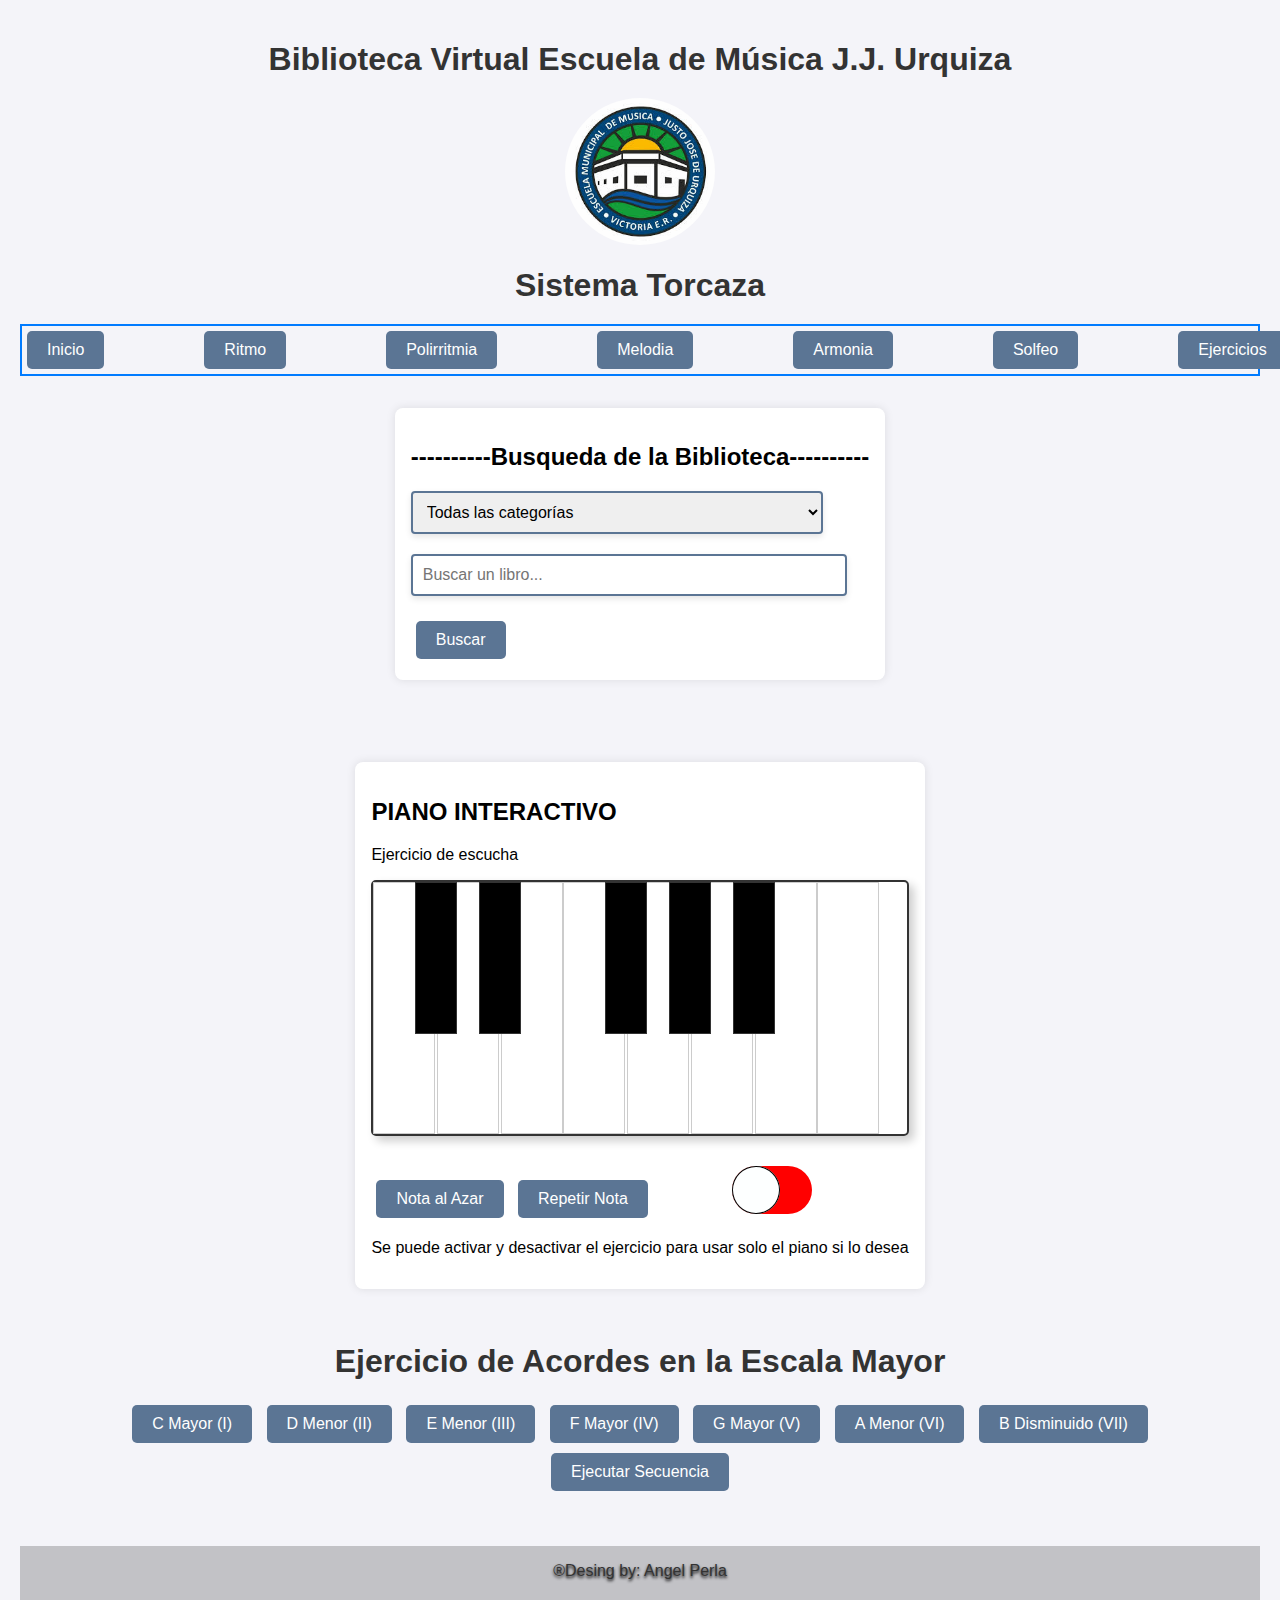
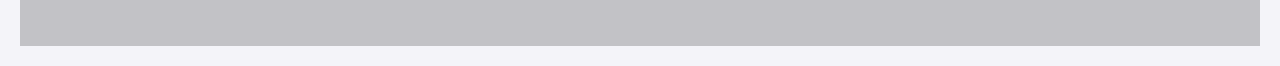
==== index.html @ 1b34e39e "firstfunction" ====
<!DOCTYPE html>
<html lang="es">

<head>
    <meta charset="UTF-8">
    <meta name="viewport" content="width=device-width, initial-scale=1.0">
    <title>Piano Interactivo</title>
    <link rel="stylesheet" href="styles.css">
</head>

<body>
    <header>
        <section>
            <h1>Biblioteca Virtual Escuela de Música J.J. Urquiza</h1>
            <div class="logo-container">
                <img src="images/images.jpeg" alt="logo" id="logo">
            </div>
            <h1>Sistema Torcaza</h1>
            <nav class="nav">
                <div class="bloques-nav">
                    <div class="dropdown">
                        <button>Inicio</button>
                        <div class="dropdown-content">
                            <a href="shaffer.html">Shaffer</a>
                            <a href="sinay.html">Sinay</a>
                            <a href="urbano_y_yuni.html">Urbay Yuni</a>
                            <a href="cespedes.html">Céspedes</a>
                        </div>
                    </div>
                    <div class="dropdown">
                        <button>Ritmo</button>
                        <div class="dropdown-content">
                            <a href="colleman.html">Colleman</a>
                            <a href="bleichmar.html">Bleichmar</a>
                            <a href="morduchowicz.html">Morduchowicz</a>
                            <a href="pilquen.html">Revista Pilquén</a>
                        </div>
                    </div>
                    <div class="dropdown">
                        <button>Polirritmia</button>
                        <div class="dropdown-content">
                            <a href="alidiere.html">Alidiere</a>
                        </div>
                    </div>
                    <div class="dropdown">
                        <button>Melodia</button>
                        <div class="dropdown-content">
                            <a href="rossa_y_coronnetti.html">Rossa y Colonnetti</a>
                            <a href="najera.html">Najera</a>
                        </div>
                    </div>
                    <div class="dropdown">
                        <button>Armonia</button>
                        <div class="dropdown-content">
                            <a href="shaffer.html">Shaffer</a>
                            <a href="sinay.html">Sinay</a>
                            <a href="urbano_y_yuni.html">Urbay Yuni</a>
                            <a href="cespedes.html">Céspedes</a>
                        </div>
                    </div>
                    <div class="dropdown">
                        <button>Solfeo</button>
                        <div class="dropdown-content">
                            <a href="shaffer.html">Shaffer</a>
                            <a href="sinay.html">Sinay</a>
                            <a href="urbano_y_yuni.html">Urbay Yuni</a>
                            <a href="cespedes.html">Céspedes</a>
                        </div>
                    </div>
                    <div class="dropdown">
                        <button>Ejercicios</button>
                        <div class="dropdown-content">
                            <a href="shaffer.html">Shaffer</a>
                            <a href="sinay.html">Sinay</a>
                            <a href="urbano_y_yuni.html">Urbay Yuni</a>
                            <a href="cespedes.html">Céspedes</a>
                        </div>
                    </div>
                    <div class="dropdown">
                        <button>Apuntes</button>
                        <div class="dropdown-content">
                            <a href="shaffer.html">Shaffer</a>
                            <a href="sinay.html">Sinay</a>
                            <a href="urbano_y_yuni.html">Urbay Yuni</a>
                            <a href="cespedes.html">Céspedes</a>
                        </div>
                    </div>
                </div>
            </nav>

        </section>
    </header>
    <main>
        <section class="bloques">
            <h2>----------Busqueda de la Biblioteca----------</h2>
            <!-- Filtro de categorías -->
            <label for="category"></label>
            <select action="./libreria.html" method="GET" id="category" onchange="filterByCategory()">
                <option value="all">Todas las categorías</option>
                <option value="Guitarra">Guitarra</option>
                <option value="Lenguaje Musical">Lenguaje Musical</option>
                <option value="Percusion">Percusion</option>
                <option value="Piano">Piano</option>
            </select>
            <!-- Cuadro de búsqueda -->
            <form action="./libreria.html" method="GET">
                <input type="text" id="search" name="query" placeholder="Buscar un libro...">
                <button type="submit">Buscar</button>
            </form>
        </section>
    </main>
    <br>
    <section class="bloques"> <h2>PIANO INTERACTIVO</h2>
        <p>Ejercicio de escucha</p>
        <div class="piano">
            <div class="white-key" data-note="DO-4"></div>
            <div class="black-key" data-note="DO-sostenido-4"></div>
            <div class="white-key" data-note="RE-4"></div>
            <div class="black-key" data-note="RE-sostenido-4"></div>
            <div class="white-key" data-note="MI-4"></div>
            <div class="white-key" data-note="FA-4"></div>
            <div class="black-key" data-note="FA-sostenido-4"></div>
            <div class="white-key" data-note="SOL-4"></div>
            <div class="black-key" data-note="SOL-sostenido-4"></div>
            <div class="white-key" data-note="LA-4"></div>
            <div class="black-key" data-note="LA-sostenido-4"></div>
            <div class="white-key" data-note="SI-4"></div>
            <div class="white-key" data-note="DO-5"></div>
        </div>
        <button id="play-random-note">Nota al Azar</button>
        <button id="repeat-note">Repetir Nota</button> 

        <div id="toggle-exercise" class="switch-button">
            <!-- Checkbox -->
            <input type="checkbox" name="switch-button" id="switch-label" class="switch-button__checkbox">
            <!-- Botón -->
            <label for="switch-label" class="switch-button__label"></label>
        </div>

        <script src="./scripts.js"></script>
        <div><p>Se puede activar y desactivar el ejercicio para usar solo el piano si lo desea</p></div>
    </section>

    <h1>Ejercicio de Acordes en la Escala Mayor</h1>

    <div class="chord-buttons">
        <!-- Botones para cada acorde -->
        <button onclick="playChord('./Sounds/acordes/acorde-DO-MAYOR')">C Mayor (I)</button>
        <button onclick="playChord('./Sounds/acordes/acorde-RE-menor')">D Menor (II)</button>
        <button onclick="playChord('./Sounds/acordes/acorde-MI-menor')">E Menor (III)</button>
        <button onclick="playChord('./Sounds/acordes/acorde-FA-MAYOR')">F Mayor (IV)</button>
        <button onclick="playChord('./Sounds/acordes/acorde-SOL-MAYOR')">G Mayor (V)</button>
        <button onclick="playChord('./Sounds/acordes/acorde-LA-menor')">A Menor (VI)</button>
        <button onclick="playChord('./Sounds/acordes/acorde-SI-disminuido')">B Disminuido (VII)</button>
    </div>

    <button id="play-sequence">Ejecutar Secuencia</button>

    <footer>
        <p class="derechos"> ®Desing by: Angel Perla <a href=""></a></p>
    </footer>
    <!-- <script src="https://cdnjs.cloudflare.com/ajax/libs/gsap/3.11.5/gsap.min.js">
</script>-->

</body>

</html>
---- styles.css ----
:root {
    --primary-color: #5b7594;
    --secondary-color: #404040;
    --background-color: #c2c3c3;
}

body {
    font-family: 'Arial', sans-serif;
    background-color: #f4f4f9;
    margin: 0;
    padding: 20px;
    display: flex;
    flex-direction: column;
    align-items: center;
    box-sizing: border-box;
}

header {
    display: flex;
    flex-direction: column;
    gap: 10px;
    width: 100%;
    max-width: 100%;
    height: auto;
}

button {
    background-color: var(--primary-color);
    padding: 10px 20px;
    font-size: 16px;
    margin: 5px;
    border: none;
    border-radius: 5px;
    color: white;
    cursor: pointer;
    transition: background-color 0.2s ease;
}

button:hover {
    background-color: var(--secondary-color);
}

nav a:hover {
    background-color: #45a049;
    /* Color de fondo al pasar el mouse */
}
.toogle-buton{transition: var(--background-color);
}
.toogle-buton :hover{
    color: #ff0101;
}
.dropdown {
    display: inline-block;
    position: relative;
    width: 20%;
}

.dropdown-content {
    display: none;
    position: absolute;
    width: 100%;
    overflow: auto;
    box-shadow: 0px 10px 10px 0px rgba(0, 0, 0, 0.4);
    border-radius: 10px;
}


.dropdown:hover .dropdown-content {
    display: block;
    border: 1000px;
    width: 200;
}


.dropdown-content a {
    display: block;
    color: #000000;
    padding: 5px;
    text-decoration: none;
    background-color: var(--primary-color);

}

.dropdown-content a:hover {
    color: #FFFFFF;
    background-color: var(--primary-color);
}

.piano {
    display: flex;
    border: 2px solid #333;
    border-radius: 5px;
    box-shadow: 5px 5px 10px rgba(0, 0, 0, 0.2);
    margin-bottom: 20px;
}

.white-key,
.black-key {
    cursor: pointer;
    transition: background-color 0.2s ease;
}

.white-key {
    width: 60px;
    height: 250px;
    background-color: white;
    border: 1px solid #ccc;
}

.white-key:active {
    background-color: #eee;
}

.black-key {
    width: 40px;
    height: 150px;
    background-color: black;
    border: 1px solid #333;
    margin-left: -20px;
    margin-right: -20px;
    z-index: 1;
    position: relative;
}

.black-key:active {
    background-color: #333;
}

h1 {
    text-align: center;
    color: #333;
    margin-bottom: 20px;
}

#search,
#category {
    width: 90%;
    margin: 0 auto 20px auto;
    padding: 10px;
    border-radius: 4px;
    font-size: 16px;
    box-shadow: 0px 3px 6px rgba(0, 0, 0, 0.1);
}

.nav {
    border: 2px solid #007bff;
    display: flex;
    flex-direction: row;
}

#search,
#category {
    border: 2px solid var(--primary-color);
}
.bloques{
    max-width: 800px;
    margin: 2rem auto;
    padding: 1rem;
    background: #fff;
    border-radius: 8px;
    box-shadow: 0 0 10px rgba(0, 0, 0, 0.1);
}   

.bloques-nav {
    display: flex;
    width: 100%;
    gap: 90px;
}

.book-list {
    display: flex;
    flex-wrap: wrap;
    justify-content: space-evenly;
    gap: 20px;
}

.book {
    background-color: #ffffff;
    border: 1px solid #ddd;
    border-radius: 8px;
    width: 100%;
    max-width: 200px;
    padding: 20px;
    text-align: center;
    box-shadow: 0 4px 6px rgba(0, 0, 0, 0.1);
    transition: transform 0.3s, box-shadow 0.3s;
}

.book:hover {
    transform: translateY(-5px);
    box-shadow: 0 8px 12px rgba(0, 0, 0, 0.15);
}

.book h2 {
    font-size: 18px;
    color: #333;
    margin-bottom: 10px;
}

.book a {
    text-decoration: none;
    color: #007bff;
    font-weight: bold;
    transition: color 0.3s;
}

.book a:hover {
    color: #0056b3;
}

#logo {
    border-radius: 50%;
    display: block;
    margin: 0 auto;
    max-width: 150px;
    width: 100%;
}

footer {
    text-shadow: 0px 2px 3px black;
    background: #7b7b7d68;
    text-align: center;
    color: #333;
    width: 100%;
    height: 100px;
    margin-top: 50px;
}


:root {
    --color-green: #37ff00;
    --color-red: #ff0000;
    --color-button: #fdffff;
    --color-black: #000;
}
.on{
    background-color: var(--color-green);
    color: #000;
}
.off{
    background-color: var(--color-red);
    color: #000;
}
.switch-button {
    display: inline-block;
}
.switch-button .switch-button__checkbox {
    display: none;
}
.switch-button .switch-button__label {
    background-color: var(--color-red);
    width: 5rem;
    height: 3rem;
    border-radius: 3rem;
    display: inline-block;
    position: relative;
    left: 75px;
    top: 10px;
}
.switch-button .switch-button__label:before {
    transition: .2s;
    display: block;
    position: absolute;
    width: 3rem;
    height: 3rem;
    background-color: var(--color-button);
    content: '';
    border-radius: 50%;
    box-shadow: inset 0px 0px 0px 1px var(--color-black);
}
.switch-button .switch-button__checkbox:checked + .switch-button__label {
    background-color: var(--color-green);
}
.switch-button .switch-button__checkbox:checked + .switch-button__label:before {
    transform: translateX(2rem);
}





@media (max-width: 768px) {
    .book-list {
        flex-direction: column;
        align-items: center;
    }

    #search,
    #category,
    .nav {
        width: 100%;
        max-width: 500px;
    }

    body {
        justify-content: center;
    }
}

@media (max-width: 480px) {
    .book {
        width: 100%;
        max-width: 300px;
        padding: 15px;
    }

    h1 {
        font-size: 24px;
    }

    #logo {
        max-width: 100px;
        width: 80%;
    }
}
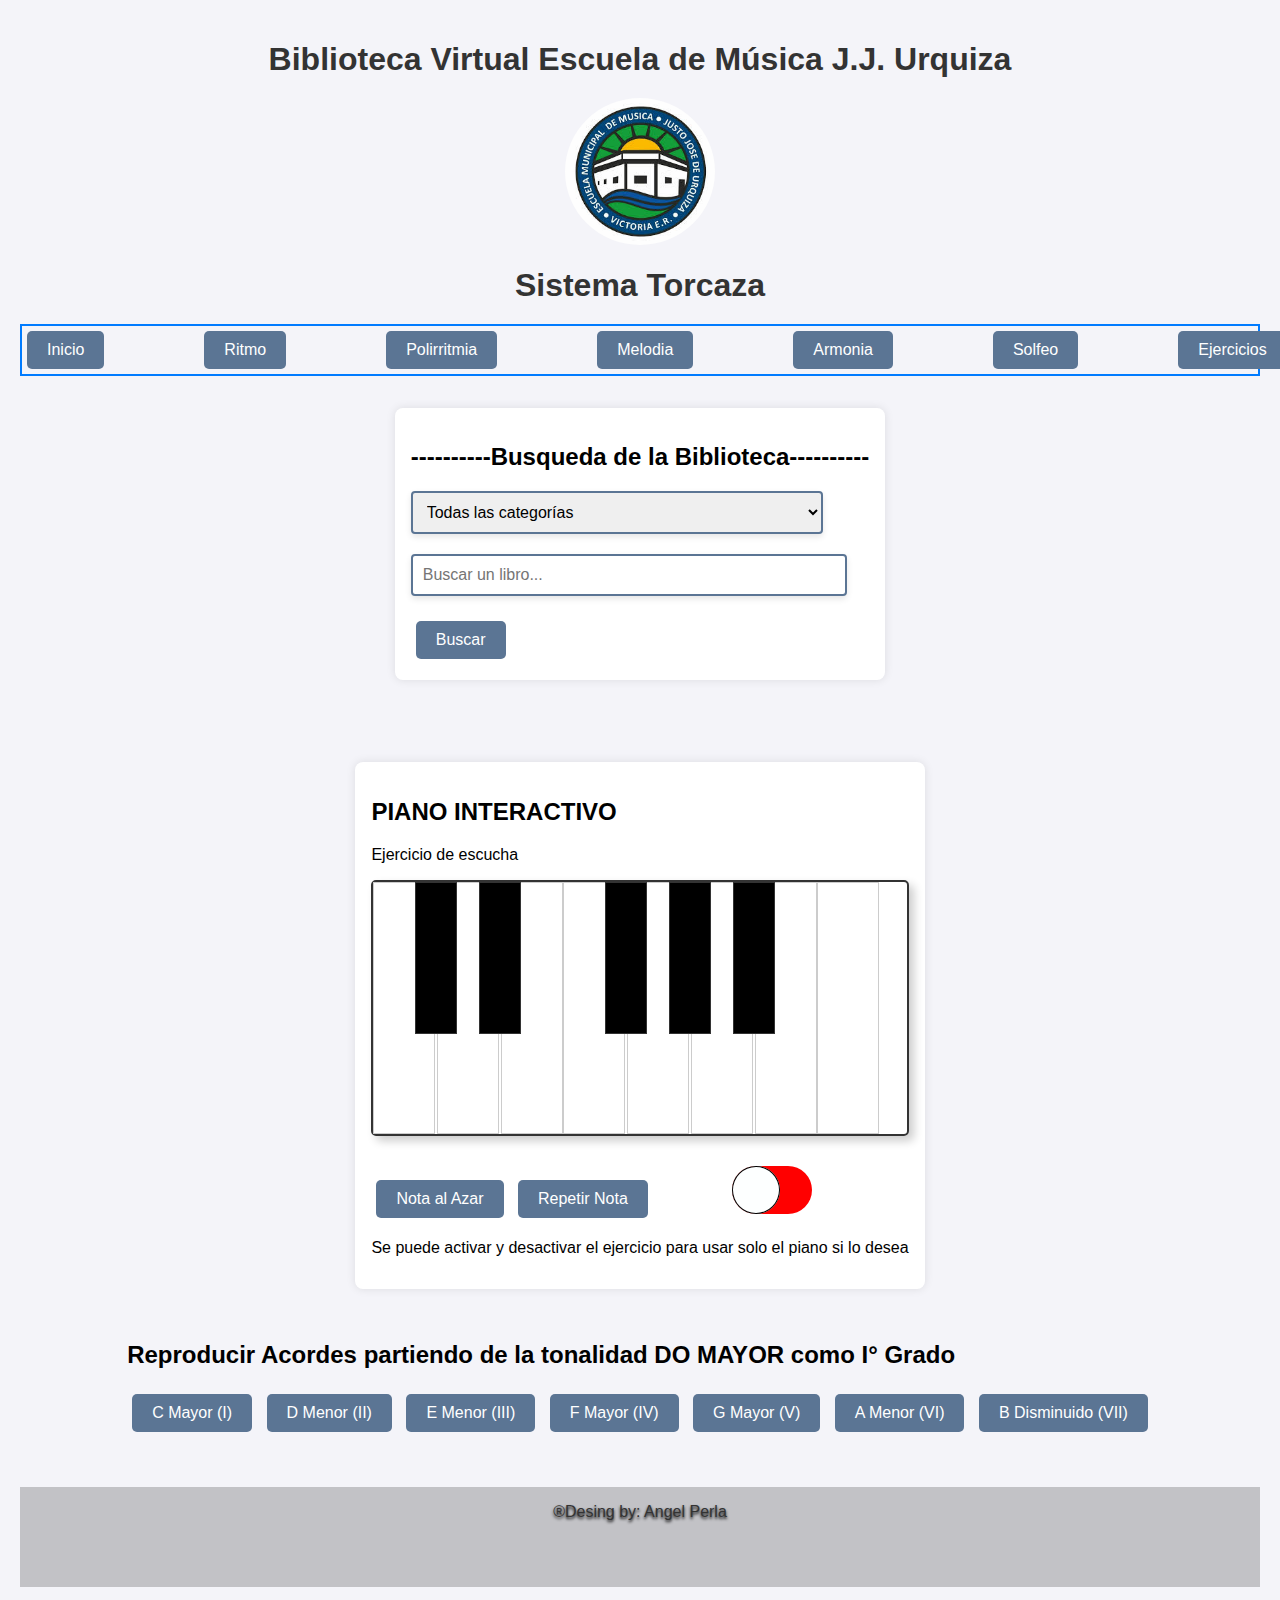
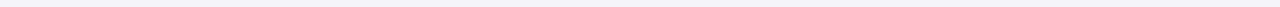
==== commit 1a71feab: "cambio" ====
--- a/index.html
+++ b/index.html
@@ -137,14 +137,16 @@
             <label for="switch-label" class="switch-button__label"></label>
         </div>
 
+
         <script src="./scripts.js"></script>
         <div><p>Se puede activar y desactivar el ejercicio para usar solo el piano si lo desea</p></div>
     </section>
 
-    <h1>Ejercicio de Acordes en la Escala Mayor</h1>
+    <!--  <h1>Ejercicio de Acordes en la Escala Mayor</h1>
 
+   
     <div class="chord-buttons">
-        <!-- Botones para cada acorde -->
+        /// Botones para cada acorde//// 
         <button onclick="playChord('./Sounds/acordes/acorde-DO-MAYOR')">C Mayor (I)</button>
         <button onclick="playChord('./Sounds/acordes/acorde-RE-menor')">D Menor (II)</button>
         <button onclick="playChord('./Sounds/acordes/acorde-MI-menor')">E Menor (III)</button>
@@ -154,7 +156,22 @@
         <button onclick="playChord('./Sounds/acordes/acorde-SI-disminuido')">B Disminuido (VII)</button>
     </div>
 
-    <button id="play-sequence">Ejecutar Secuencia</button>
+    <button id="play-sequence">Ejecutar Secuencia</button>  -->
+
+<div class="chord-buttons">
+    <h2>Reproducir Acordes partiendo de la tonalidad DO MAYOR como I° Grado</h2>
+
+    <!-- Botones para reproducir acordes -->
+    <button onclick="playDOmayor('./Sounds/acordes/acorde-DO-MAYOR')">C Mayor (I)</button>
+    <button onclick="playREmenor('./Sounds/acordes/acorde-RE-menor')">D Menor (II)</button>
+    <button onclick="playMImenor('./Sounds/acordes/acorde-MI-menor')">E Menor (III)</button>
+    <button onclick="playFAMAYOR('./Sounds/acordes/acorde-FA-MAYOR')">F Mayor (IV)</button>
+    <button onclick="playSOLMAYOR('./Sounds/acordes/acorde-SOL-MAYOR')">G Mayor (V)</button>
+    <button onclick="playLAmenor('./Sounds/acordes/acorde-LA-menor')">A Menor (VI)</button>
+    <button onclick="playSIdisminuido('./Sounds/acordes/acorde-SI-disminuido')">B Disminuido (VII)</button>
+</div>
+
+
 
     <footer>
         <p class="derechos"> ®Desing by: Angel Perla <a href=""></a></p>
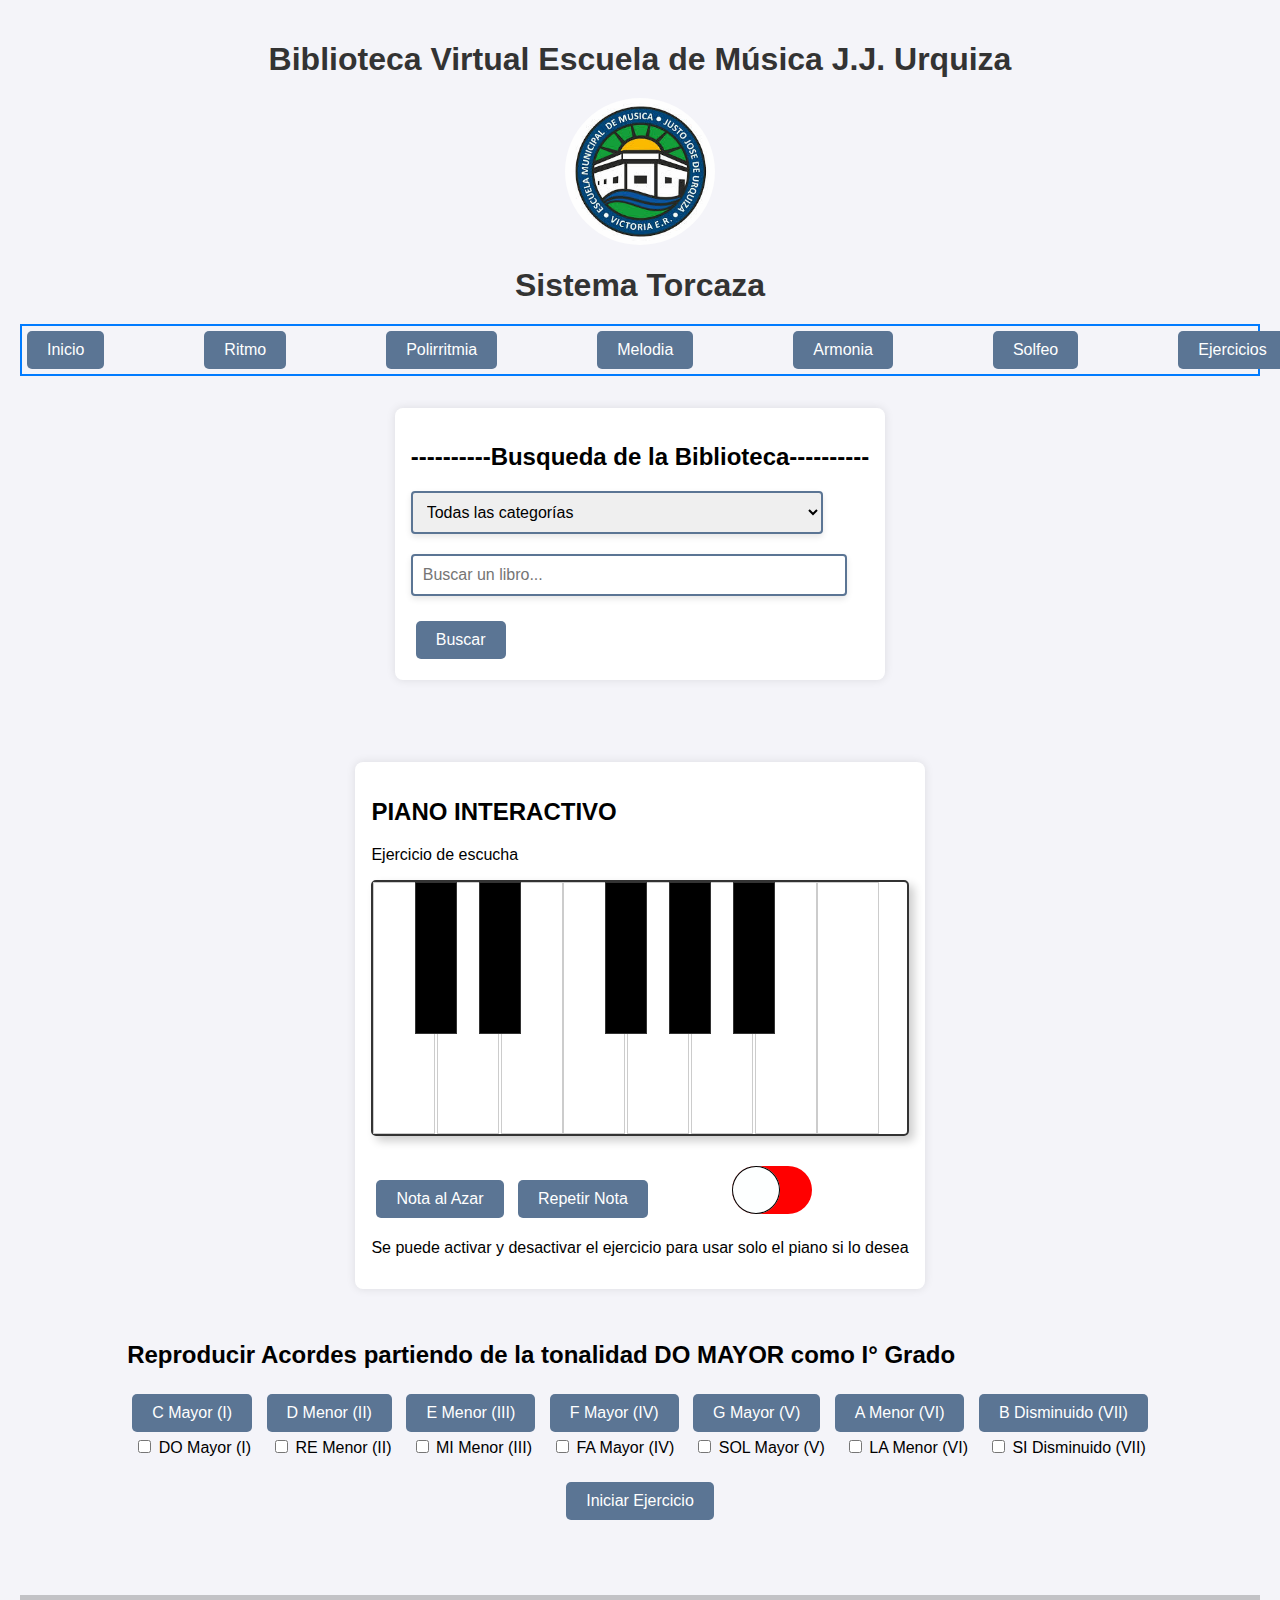
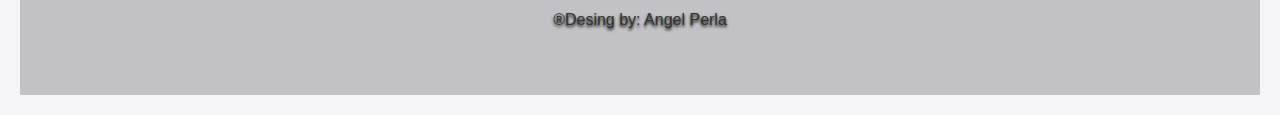
==== commit 715b094d: "no se que mierda" ====
--- a/index.html
+++ b/index.html
@@ -6,6 +6,7 @@
     <meta name="viewport" content="width=device-width, initial-scale=1.0">
     <title>Piano Interactivo</title>
     <link rel="stylesheet" href="styles.css">
+
 </head>
 
 <body>
@@ -162,23 +163,145 @@
     <h2>Reproducir Acordes partiendo de la tonalidad DO MAYOR como I° Grado</h2>
 
     <!-- Botones para reproducir acordes -->
-    <button onclick="playDOmayor('./Sounds/acordes/acorde-DO-MAYOR')">C Mayor (I)</button>
-    <button onclick="playREmenor('./Sounds/acordes/acorde-RE-menor')">D Menor (II)</button>
-    <button onclick="playMImenor('./Sounds/acordes/acorde-MI-menor')">E Menor (III)</button>
-    <button onclick="playFAMAYOR('./Sounds/acordes/acorde-FA-MAYOR')">F Mayor (IV)</button>
-    <button onclick="playSOLMAYOR('./Sounds/acordes/acorde-SOL-MAYOR')">G Mayor (V)</button>
-    <button onclick="playLAmenor('./Sounds/acordes/acorde-LA-menor')">A Menor (VI)</button>
-    <button onclick="playSIdisminuido('./Sounds/acordes/acorde-SI-disminuido')">B Disminuido (VII)</button>
-</div>
-
-
-
-    <footer>
+    <button onclick="playDOmayor()">C Mayor (I)</button>
+    <button onclick="playREmenor()">D Menor (II)</button>
+    <button onclick="playMImenor()">E Menor (III)</button>
+    <button onclick="playFAMAYOR()">F Mayor (IV)</button>
+    <button onclick="playSOLMAYOR()">G Mayor (V)</button>
+    <button onclick="playLAmenor()">A Menor (VI)</button>
+    <button onclick="playSIdisminuido()">B Disminuido (VII)</button>
+</div>
+
+  <!--
+<section class="bloques">
+    <h2>Elija los grados que apareceran:</h2>
+    <dir class="bloques">
+<div class="btn-group-toggle" data-toggle="buttons">
+    <label class="btn btn-primary">
+        <input onclick="playDOmayor('')"  type="checkbox"> I°
+    </label>
+</div>
+<div class="btn-group-toggle" data-toggle="buttons">
+    <label class="btn btn-primary">
+        <input onclick="playREmenor()" type="checkbox"> II°
+    </label>
+</div>
+<div class="btn-group-toggle" data-toggle="buttons">
+    <label class="btn btn-primary">
+        <input onclick="playMImenor()" type="checkbox"> III°
+    </label>
+</div>
+<div class="btn-group-toggle" data-toggle="buttons">
+    <label class="btn btn-primary">
+        <input onclick="playFAMAYOR()" type="checkbox"> IV°
+    </label>
+</div>
+<div class="btn-group-toggle" data-toggle="buttons">
+    <label class="btn btn-primary">
+        <input onclick="playSOLMAYOR()" type="checkbox"> V°
+    </label>
+</div>
+<div class="btn-group-toggle" data-toggle="buttons">
+    <label class="btn btn-primary">
+        <input onclick="playLAmenor()" type="checkbox"> VI°
+    </label>
+</div>
+<div class="btn-group-toggle" data-toggle="buttons">
+    <label class="btn btn-primary">
+        <input onclick="playSIdisminuido()" type="checkbox"> VII°
+    </label>
+</div></dir>
+</section>   -->
+    
+
+
+
+
+ <!--
+<div class="container mt-5">
+    <section class="bloques">
+        <h2>Elija los grados que aparecerán:</h2>
+        <div class="bloques">
+            <div class="btn-group-toggle" data-toggle="buttons">
+                <label class="btn btn-primary">
+                    <input type="checkbox" onclick="playDOmayor()"> I°
+                </label>
+            </div>
+            <div class="btn-group-toggle" data-toggle="buttons">
+                <label class="btn btn-primary">
+                    <input type="checkbox" onclick="playREmenor()"> II°
+                </label>
+            </div>
+            <div class="btn-group-toggle" data-toggle="buttons">
+                <label class="btn btn-primary">
+                    <input type="checkbox" onclick="playMImenor()"> III°
+                </label>
+            </div>
+            <div class="btn-group-toggle" data-toggle="buttons">
+                <label class="btn btn-primary">
+                    <input type="checkbox" onclick="playFAMAYOR()"> IV°
+                </label>
+            </div>
+            <div class="btn-group-toggle" data-toggle="buttons">
+                <label class="btn btn-primary">
+                    <input type="checkbox" onclick="playSOLMAYOR()"> V°
+                </label>
+            </div>
+            <div class="btn-group-toggle" data-toggle="buttons">
+                <label class="btn btn-primary">
+                    <input type="checkbox" onclick="playLAmenor()"> VI°
+                </label>
+            </div>
+            <div class="btn-group-toggle" data-toggle="buttons">
+                <label class="btn btn-primary">
+                    <input type="checkbox" onclick="playSIdisminuido()"> VII°
+                </label>
+            </div>
+        </div>
+    </section>
+
+    <div>
+        <h2>Selecciona los grados:</h2>
+        <input type="checkbox" onclick="playDOmayor()" value="I"> I°
+        <input type="checkbox" onclick="playREmenor()" value="II"> II°
+        <input type="checkbox" onclick="playMImenor()" value="III"> III°
+        <input type="checkbox" onclick="playFAMAYOR()" value="IV"> IV°
+        <input type="checkbox" onclick="playSOLMAYOR()" value="V"> V°
+        <input type="checkbox" onclick="playLAmenor()" value="VI"> VI°
+        <input type="checkbox" onclick="playSIdisminuido()" value="VII"> VII°
+    </div>
+    
+    <button onclick="iniciarEjercicio()">Iniciar Ejercicio</button>
+    
+    <div id="resultados"></div>
+    <div id="opciones"></div> -->
+
+    
+    <div class="checkbox-container">
+        <label><input type="checkbox" value="I"> DO Mayor (I)</label>
+        <label><input type="checkbox" value="II"> RE Menor (II)</label>
+        <label><input type="checkbox" value="III"> MI Menor (III)</label>
+        <label><input type="checkbox" value="IV"> FA Mayor (IV)</label>
+        <label><input type="checkbox" value="V"> SOL Mayor (V)</label>
+        <label><input type="checkbox" value="VI"> LA Menor (VI)</label>
+        <label><input type="checkbox" value="VII"> SI Disminuido (VII)</label>
+    </div>
+
+    <div>
+        <button onclick="iniciarEjercicio()">Iniciar Ejercicio</button>
+    </div>
+
+    <div id="opciones"></div>
+    <div id="resultados"></div>
+
+
+<footer>
         <p class="derechos"> ®Desing by: Angel Perla <a href=""></a></p>
     </footer>
     <!-- <script src="https://cdnjs.cloudflare.com/ajax/libs/gsap/3.11.5/gsap.min.js">
 </script>-->
 
+
 </body>
 
 </html>--- a/styles.css
+++ b/styles.css
@@ -3,6 +3,24 @@
     --secondary-color: #404040;
     --background-color: #c2c3c3;
 }
+
+
+
+#opciones {
+    margin-top: 20px;
+    text-align: center;
+}
+
+.checkbox-container {
+    display: flex;
+    justify-content: center;
+    margin-bottom: 20px;
+}
+.checkbox-container label {
+    margin: 0 10px;
+}
+
+
 
 body {
     font-family: 'Arial', sans-serif;
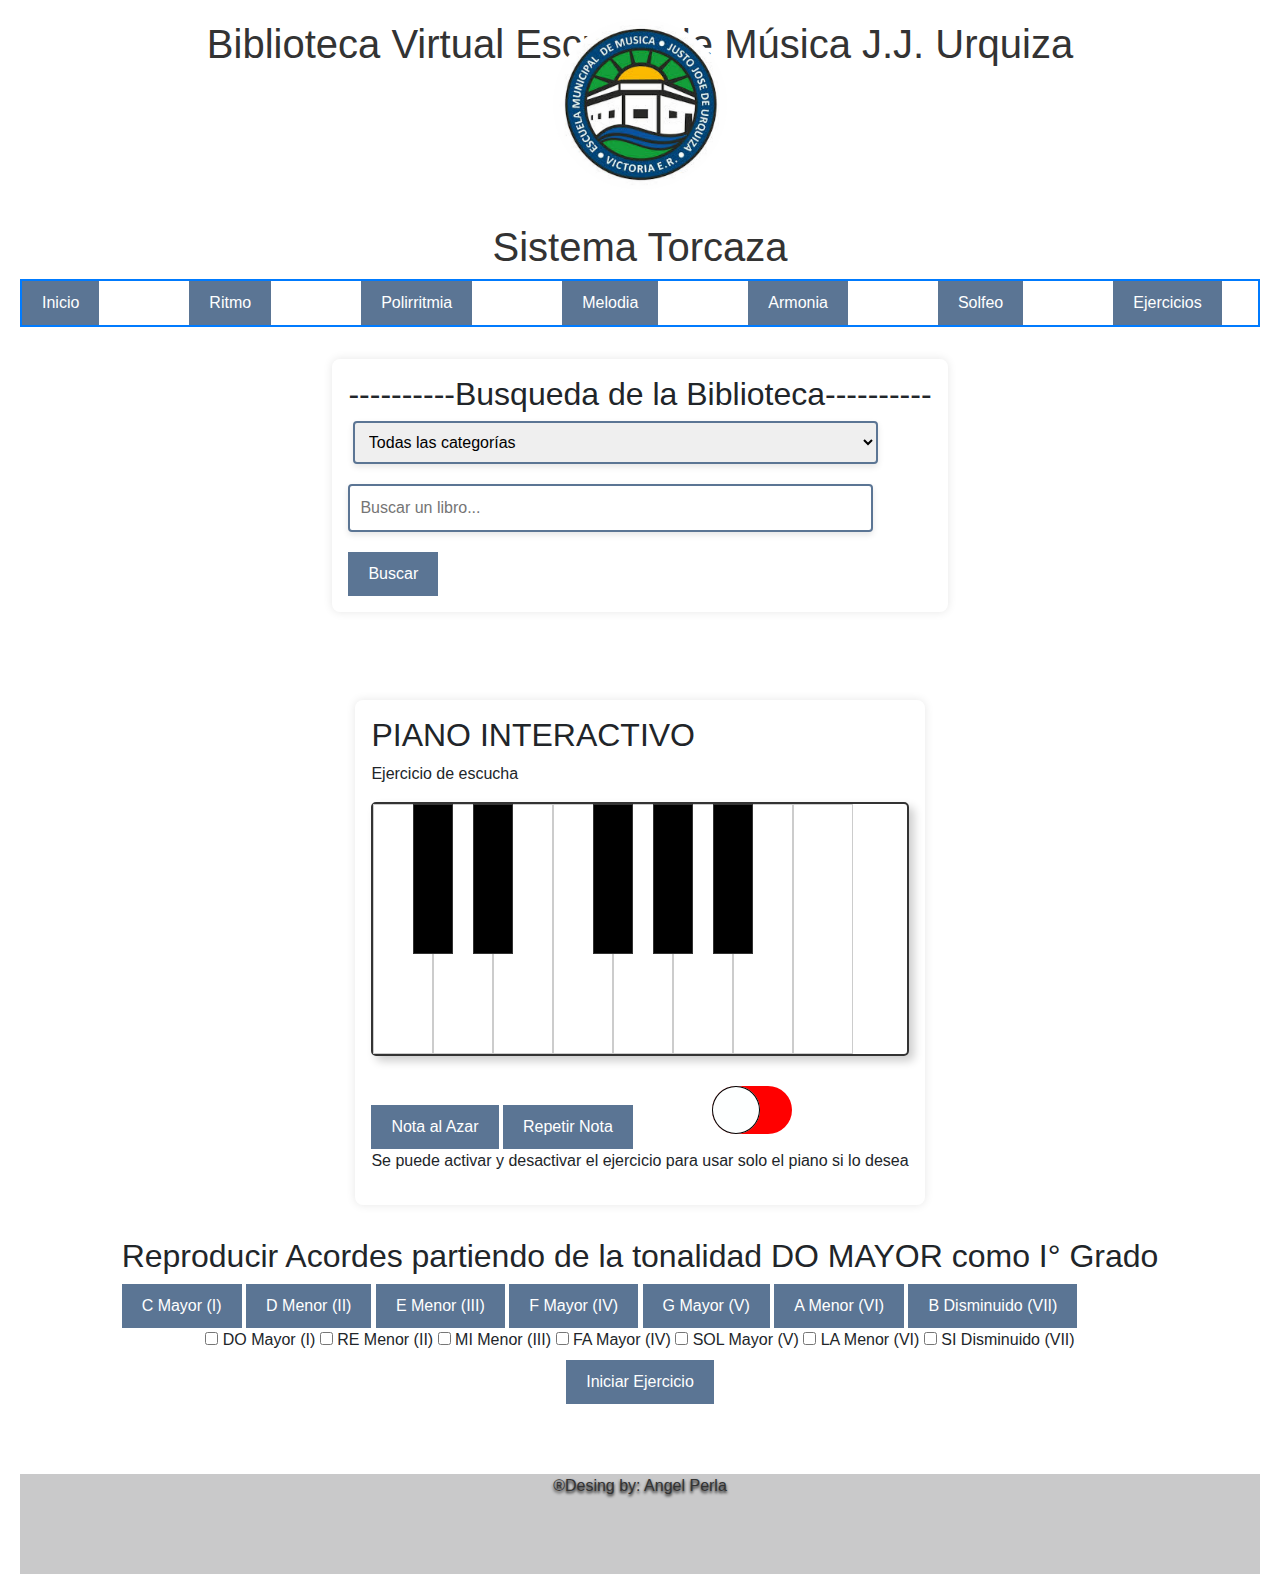
==== commit 418411b7: "script grados" ====
--- a/index.html
+++ b/index.html
@@ -6,6 +6,7 @@
     <meta name="viewport" content="width=device-width, initial-scale=1.0">
     <title>Piano Interactivo</title>
     <link rel="stylesheet" href="styles.css">
+    <link rel="stylesheet" href="https://stackpath.bootstrapcdn.com/bootstrap/4.5.2/css/bootstrap.min.css">
 
 </head>
 
@@ -139,7 +140,7 @@
         </div>
 
 
-        <script src="./scripts.js"></script>
+    
         <div><p>Se puede activar y desactivar el ejercicio para usar solo el piano si lo desea</p></div>
     </section>
 
@@ -277,7 +278,7 @@
     <div id="opciones"></div> -->
 
     
-    <div class="checkbox-container">
+    <div id="grados" >
         <label><input type="checkbox" value="I"> DO Mayor (I)</label>
         <label><input type="checkbox" value="II"> RE Menor (II)</label>
         <label><input type="checkbox" value="III"> MI Menor (III)</label>
@@ -287,21 +288,25 @@
         <label><input type="checkbox" value="VII"> SI Disminuido (VII)</label>
     </div>
 
-    <div>
-        <button onclick="iniciarEjercicio()">Iniciar Ejercicio</button>
-    </div>
-
+
+    <button onclick="iniciarEjercicio()">Iniciar Ejercicio</button>
     <div id="opciones"></div>
-    <div id="resultados"></div>
-
-
+    <div id="resultado"></div>
+
+    <script src="/script.js"></script>
 <footer>
         <p class="derechos"> ®Desing by: Angel Perla <a href=""></a></p>
     </footer>
-    <!-- <script src="https://cdnjs.cloudflare.com/ajax/libs/gsap/3.11.5/gsap.min.js">
+    <script src="https://cdnjs.cloudflare.com/ajax/libs/gsap/3.9.1/gsap.min.js"></script>
+    <script src="https://code.jquery.com/jquery-3.5.1.slim.min.js"></script>
+    <script src="https://cdn.jsdelivr.net/npm/@popperjs/core@2.9.3/dist/umd/popper.min.js"></script>
+    <script src="https://stackpath.bootstrapcdn.com/bootstrap/4.5.2/js/bootstrap.min.js"></script>
+   <script src="./scripts.js"></script>
+   <!-- <script src="https://cdnjs.cloudflare.com/ajax/libs/gsap/3.11.5/gsap.min.js">
 </script>-->
-
-
 </body>
 
+  
+
+
 </html>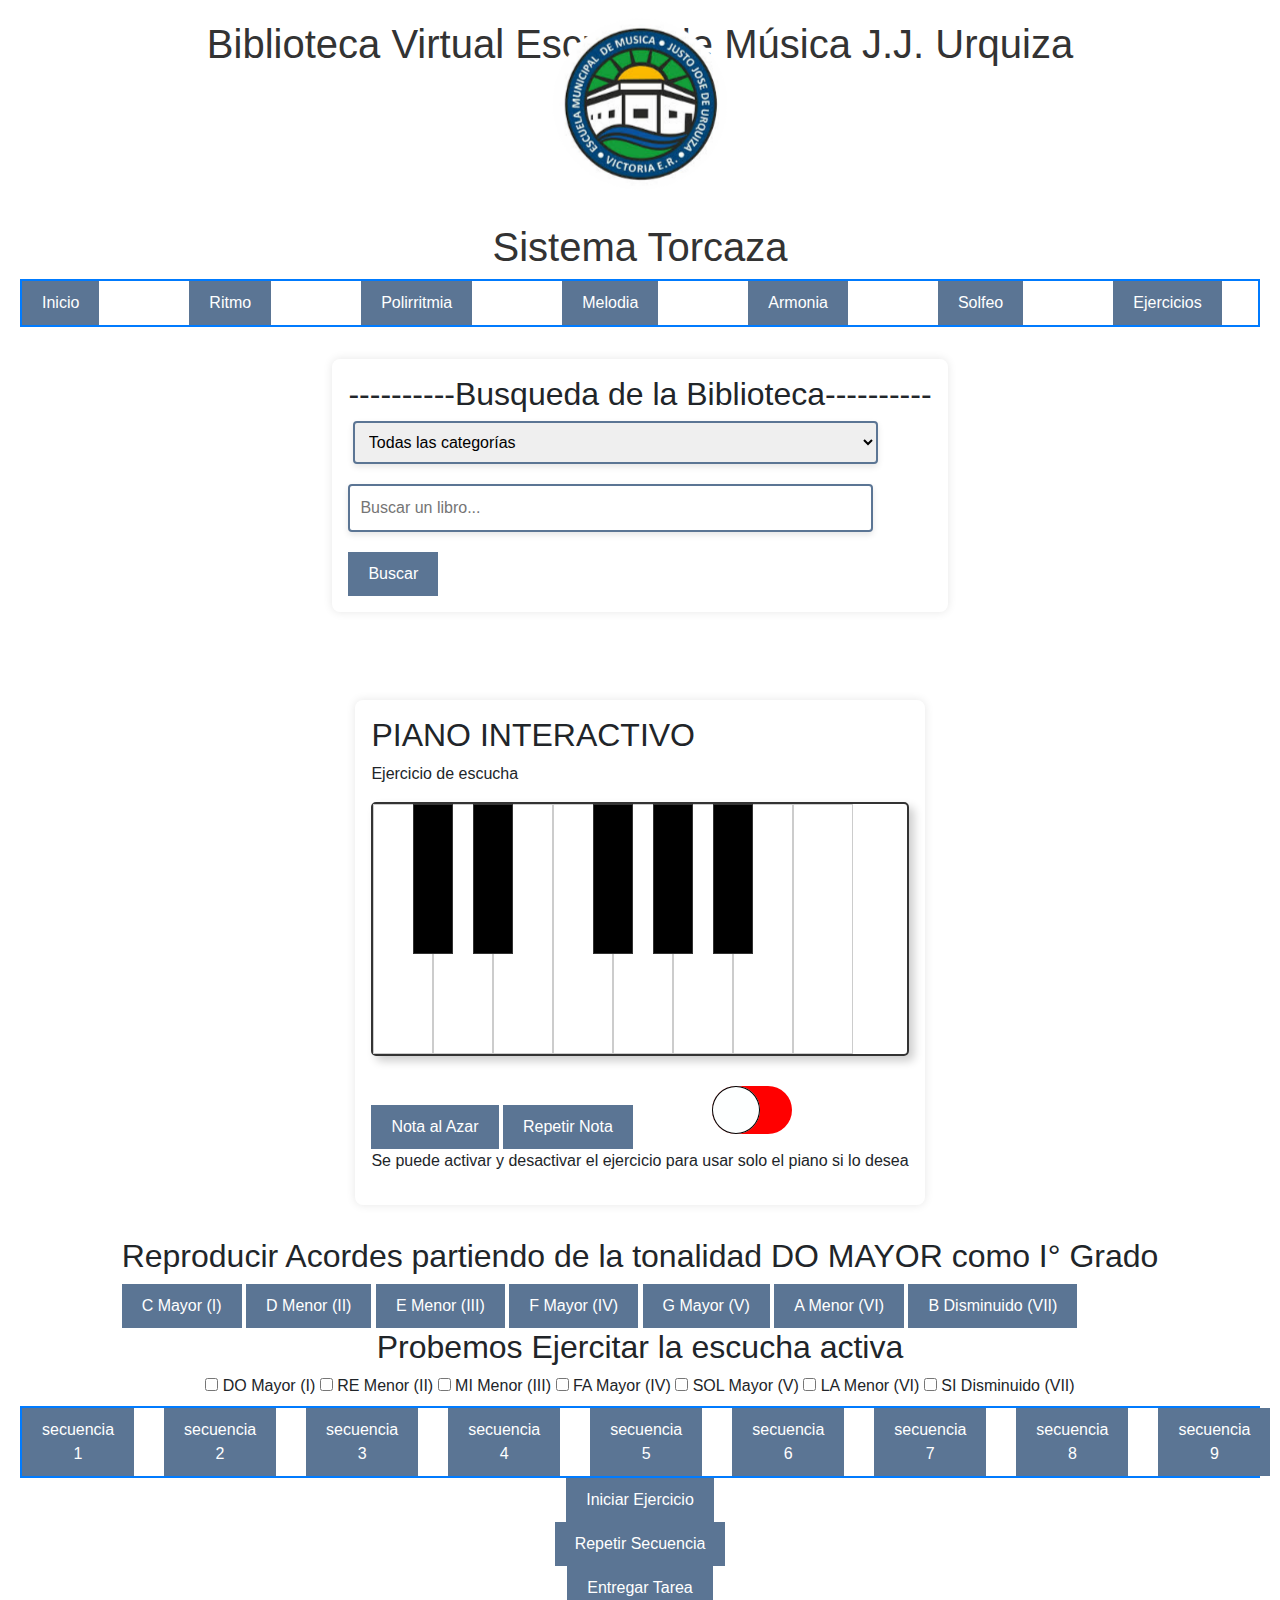
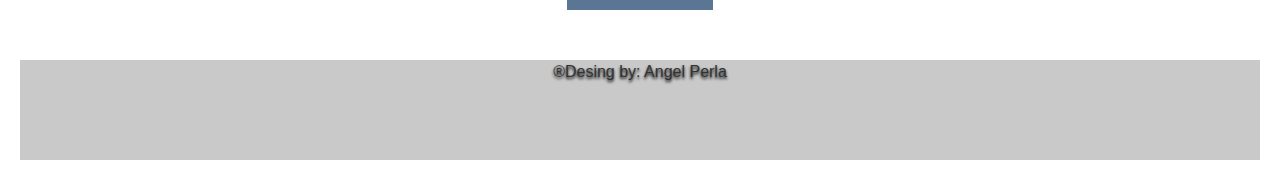
==== commit 640d0d1d: "puede-que-ahora-funcione-ejercicioacorde" ====
--- a/index.html
+++ b/index.html
@@ -276,7 +276,7 @@
     
     <div id="resultados"></div>
     <div id="opciones"></div> -->
-
+<h2>Probemos Ejercitar la escucha activa</h2>
     
     <div id="grados" >
         <label><input type="checkbox" value="I"> DO Mayor (I)</label>
@@ -288,11 +288,135 @@
         <label><input type="checkbox" value="VII"> SI Disminuido (VII)</label>
     </div>
 
-
-    <button onclick="iniciarEjercicio()">Iniciar Ejercicio</button>
-    <div id="opciones"></div>
+    
+    
+        <div id="opciones" class="chord-buttons-exe">
+            <div class="dropdown2" data-index="0">
+                <button onclick="activarSecuencia(0)">secuencia 1</button>
+                <div class="dropdown-content2">
+                    <button data-grado="I" onclick="seleccionarGrado(0, 'I')">C Mayor (I)</button>
+                    <button data-grado="II" onclick="seleccionarGrado(0, 'II')">D Menor (II)</button>
+                    <button data-grado="III" onclick="seleccionarGrado(0, 'III')">E Menor (III)</button>
+                    <button data-grado="IV" onclick="seleccionarGrado(0, 'IV')">F Mayor (IV)</button>
+                    <button data-grado="V" onclick="seleccionarGrado(0, 'V')">G Mayor (V)</button>
+                    <button data-grado="VI" onclick="seleccionarGrado(0, 'VI')">A Menor (VI)</button>
+                    <button data-grado="VII" onclick="seleccionarGrado(0, 'VII')">B Disminuido (VII)</button>
+                </div>
+            </div>
+            <div class="dropdown2" data-index="1">
+                <button onclick="activarSecuencia(1)">secuencia 2</button>
+                <div class="dropdown-content2">
+                    <button data-grado="I" onclick="seleccionarGrado(1, 'I')">C Mayor (I)</button>
+                    <button data-grado="II" onclick="seleccionarGrado(1, 'II')">D Menor (II)</button>
+                    <button data-grado="III" onclick="seleccionarGrado(1, 'III')">E Menor (III)</button>
+                    <button data-grado="IV" onclick="seleccionarGrado(1, 'IV')">F Mayor (IV)</button>
+                    <button data-grado="V" onclick="seleccionarGrado(1, 'V')">G Mayor (V)</button>
+                    <button data-grado="VI" onclick="seleccionarGrado(1, 'VI')">A Menor (VI)</button>
+                    <button data-grado="VII" onclick="seleccionarGrado(1, 'VII')">B Disminuido (VII)</button>
+                </div>
+            </div>
+            <div class="dropdown2" data-index="2">
+                <button onclick="activarSecuencia(2)">secuencia 3</button>
+                <div class="dropdown-content2">
+                    <button data-grado="I" onclick="seleccionarGrado(2, 'I')">C Mayor (I)</button>
+                    <button data-grado="II" onclick="seleccionarGrado(2, 'II')">D Menor (II)</button>
+                    <button data-grado="III" onclick="seleccionarGrado(2, 'III')">E Menor (III)</button>
+                    <button data-grado="IV" onclick="seleccionarGrado(2, 'IV')">F Mayor (IV)</button>
+                    <button data-grado="V" onclick="seleccionarGrado(2, 'V')">G Mayor (V)</button>
+                    <button data-grado="VI" onclick="seleccionarGrado(2, 'VI')">A Menor (VI)</button>
+                    <button data-grado="VII" onclick="seleccionarGrado(2, 'VII')">B Disminuido (VII)</button>
+                </div>
+            </div>
+            <div class="dropdown2" data-index="3">
+                <button onclick="activarSecuencia(3)">secuencia 4</button>
+                <div class="dropdown-content2">
+                    <button data-grado="I" onclick="seleccionarGrado(3, 'I')">C Mayor (I)</button>
+                    <button data-grado="II" onclick="seleccionarGrado(3, 'II')">D Menor (II)</button>
+                    <button data-grado="III" onclick="seleccionarGrado(3, 'III')">E Menor (III)</button>
+                    <button data-grado="IV" onclick="seleccionarGrado(3, 'IV')">F Mayor (IV)</button>
+                    <button data-grado="V" onclick="seleccionarGrado(3, 'V')">G Mayor (V)</button>
+                    <button data-grado="VI" onclick="seleccionarGrado(3, 'VI')">A Menor (VI)</button>
+                    <button data-grado="VII" onclick="seleccionarGrado(3, 'VII')">B Disminuido (VII)</button>
+                </div>
+            </div>
+            <div class="dropdown2" data-index="4">
+                <button onclick="activarSecuencia(4)">secuencia 5</button>
+                <div class="dropdown-content2">
+                    <button data-grado="I" onclick="seleccionarGrado(4, 'I')">C Mayor (I)</button>
+                    <button data-grado="II" onclick="seleccionarGrado(4, 'II')">D Menor (II)</button>
+                    <button data-grado="III" onclick="seleccionarGrado(4, 'III')">E Menor (III)</button>
+                    <button data-grado="IV" onclick="seleccionarGrado(4, 'IV')">F Mayor (IV)</button>
+                    <button data-grado="V" onclick="seleccionarGrado(4, 'V')">G Mayor (V)</button>
+                    <button data-grado="VI" onclick="seleccionarGrado(4, 'VI')">A Menor (VI)</button>
+                    <button data-grado="VII" onclick="seleccionarGrado(4, 'VII')">B Disminuido (VII)</button>
+                </div>
+            </div>
+            <div class="dropdown2" data-index="5">
+                <button onclick="activarSecuencia(5)">secuencia 6</button>
+                <div class="dropdown-content2">
+                    <button data-grado="I" onclick="seleccionarGrado(5, 'I')">C Mayor (I)</button>
+                    <button data-grado="II" onclick="seleccionarGrado(5, 'II')">D Menor (II)</button>
+                    <button data-grado="III" onclick="seleccionarGrado(5, 'III')">E Menor (III)</button>
+                    <button data-grado="IV" onclick="seleccionarGrado(5, 'IV')">F Mayor (IV)</button>
+                    <button data-grado="V" onclick="seleccionarGrado(5, 'V')">G Mayor (V)</button>
+                    <button data-grado="VI" onclick="seleccionarGrado(5, 'VI')">A Menor (VI)</button>
+                    <button data-grado="VII" onclick="seleccionarGrado(5, 'VII')">B Disminuido (VII)</button>
+                </div>
+            </div>
+            <div class="dropdown2" data-index="6">
+                <button onclick="activarSecuencia(6)">secuencia 7</button>
+                <div class="dropdown-content2">
+                    <button data-grado="I" onclick="seleccionarGrado(6, 'I')">C Mayor (I)</button>
+                    <button data-grado="II" onclick="seleccionarGrado(6, 'II')">D Menor (II)</button>
+                    <button data-grado="III" onclick="seleccionarGrado(6, 'III')">E Menor (III)</button>
+                    <button data-grado="IV" onclick="seleccionarGrado(6, 'IV')">F Mayor (IV)</button>
+                    <button data-grado="V" onclick="seleccionarGrado(6, 'V')">G Mayor (V)</button>
+                    <button data-grado="VI" onclick="seleccionarGrado(6, 'VI')">A Menor (VI)</button>
+                    <button data-grado="VII" onclick="seleccionarGrado(6, 'VII')">B Disminuido (VII)</button>
+                </div>
+            </div>
+            <div class="dropdown2" data-index="7">
+                <button onclick="activarSecuencia(7)">secuencia 8 </button>
+                 <div class="dropdown-content2">
+                    <button data-grado="I" onclick="seleccionarGrado(7, 'I')">C Mayor (I)</button>
+                    <button data-grado="II" onclick="seleccionarGrado(7, 'II')">D Menor (II)</button>
+                    <button data-grado="III" onclick="seleccionarGrado(7, 'III')">E Menor (III)</button>
+                    <button data-grado="IV" onclick="seleccionarGrado(7, 'IV')">F Mayor (IV)</button>
+                    <button data-grado="V" onclick="seleccionarGrado(7, 'V')">G Mayor (V)</button>
+                    <button data-grado="VI" onclick="seleccionarGrado(7, 'VI')">A Menor (VI)</button>
+                    <button data-grado="VII" onclick="seleccionarGrado(7, 'VII')">B Disminuido (VII)</button>
+                </div>
+            </div>
+            <div class="dropdown2" data-index="8">
+                <button onclick="activarSecuencia(8)">secuencia 9</button>
+                <div class="dropdown-content2">
+                    <button data-grado="I" onclick="seleccionarGrado(8, 'I')">C Mayor (I)</button>
+                    <button data-grado="II" onclick="seleccionarGrado(8, 'II')">D Menor (II)</button>
+                    <button data-grado="III" onclick="seleccionarGrado(8, 'III')">E Menor (III)</button>
+                    <button data-grado="IV" onclick="seleccionarGrado(8, 'IV')">F Mayor (IV)</button>
+                    <button data-grado="V" onclick="seleccionarGrado(8, 'V')">G Mayor (V)</button>
+                    <button data-grado="VI" onclick="seleccionarGrado(8, 'VI')">A Menor (VI)</button>
+                    <button data-grado="VII" onclick="seleccionarGrado(8, 'VII')">B Disminuido (VII)</button>
+                </div>
+            </div>
+            <div class="dropdown2" data-index="9">
+                <button onclick="activarSecuencia(9)">secuencia 10</button>
+                <div class="dropdown-content2">
+                    <button data-grado="I" onclick="seleccionarGrado(9, 'I')">C Mayor (I)</button>
+                    <button data-grado="II" onclick="seleccionarGrado(9, 'II')">D Menor (II)</button>
+                    <button data-grado="III" onclick="seleccionarGrado(9, 'III')">E Menor (III)</button>
+                    <button data-grado="IV" onclick="seleccionarGrado(9, 'IV')">F Mayor (IV)</button>
+                    <button data-grado="V" onclick="seleccionarGrado(9, 'V')">G Mayor (V)</button>
+                    <button data-grado="VI" onclick="seleccionarGrado(9, 'VI')">A Menor (VI)</button>
+                    <button data-grado="VII" onclick="seleccionarGrado(9, 'VII')">B Disminuido (VII)</button>
+                </div>
+        </div>
+        </div>
+            <button onclick="iniciarEjercicio()">Iniciar Ejercicio</button>
+  
     <div id="resultado"></div>
-
+    <button onclick="reproducirSecuencia(resultadosSecuencia)">Repetir Secuencia</button>
+    <button onclick="verificarTarea()">Entregar Tarea</button>
     <script src="/script.js"></script>
 <footer>
         <p class="derechos"> ®Desing by: Angel Perla <a href=""></a></p>
--- a/styles.css
+++ b/styles.css
@@ -2,25 +2,11 @@
     --primary-color: #5b7594;
     --secondary-color: #404040;
     --background-color: #c2c3c3;
-}
-
-
-
-#opciones {
-    margin-top: 20px;
-    text-align: center;
-}
-
-.checkbox-container {
-    display: flex;
-    justify-content: center;
-    margin-bottom: 20px;
-}
-.checkbox-container label {
-    margin: 0 10px;
-}
-
-
+    --color-green: #37ff00;
+    --color-red: #ff0000;
+    --color-button: #fdffff;
+    --color-black: #000;
+}
 
 body {
     font-family: 'Arial', sans-serif;
@@ -41,7 +27,11 @@
     max-width: 100%;
     height: auto;
 }
-
+.chord-buttons-exe{
+    border: 2px solid #007bff;
+    display: flex;
+    flex-direction: row;
+}
 button {
     background-color: var(--primary-color);
     padding: 10px 20px;
@@ -58,15 +48,58 @@
     background-color: var(--secondary-color);
 }
 
-nav a:hover {
-    background-color: #45a049;
-    /* Color de fondo al pasar el mouse */
-}
-.toogle-buton{transition: var(--background-color);
-}
-.toogle-buton :hover{
-    color: #ff0101;
-}
+
+.dropdown2 {
+    display: inline-block;
+    position: relative;
+    width: 20;
+}
+
+.dropdown-content2 {
+    display: none;
+    position: absolute;
+    width: 100%;
+    overflow: auto;
+    box-shadow: 0 10px 10px 0 rgba(0, 0, 0, 0.4);
+    border-radius: 10px;
+}
+
+.dropdown2:hover .dropdown-content2 {
+    display: block;
+}
+
+.dropdown-content2 a{
+    display: block;
+    color: #000;
+    padding: 5px;
+    text-decoration: none;
+    background-color: var(--primary-color);
+}
+
+.dropdown-content2 a:hover {
+    color: #fff;
+    background-color: var(--primary-color);
+}
+
+
+
+#opciones {
+    display: flex;
+    width: 100%;
+    gap: 30px;
+   
+}
+
+.checkbox-container {
+    display: flex;
+    justify-content: center;
+    margin-bottom: 20px;
+}
+
+.checkbox-container label {
+    margin: 0 10px;
+}
+
 .dropdown {
     display: inline-block;
     position: relative;
@@ -78,29 +111,24 @@
     position: absolute;
     width: 100%;
     overflow: auto;
-    box-shadow: 0px 10px 10px 0px rgba(0, 0, 0, 0.4);
+    box-shadow: 0 10px 10px 0 rgba(0, 0, 0, 0.4);
     border-radius: 10px;
 }
 
-
 .dropdown:hover .dropdown-content {
     display: block;
-    border: 1000px;
-    width: 200;
-}
-
+}
 
 .dropdown-content a {
     display: block;
-    color: #000000;
+    color: #000;
     padding: 5px;
     text-decoration: none;
     background-color: var(--primary-color);
-
 }
 
 .dropdown-content a:hover {
-    color: #FFFFFF;
+    color: #fff;
     background-color: var(--primary-color);
 }
 
@@ -112,8 +140,7 @@
     margin-bottom: 20px;
 }
 
-.white-key,
-.black-key {
+.white-key, .black-key {
     cursor: pointer;
     transition: background-color 0.2s ease;
 }
@@ -150,14 +177,14 @@
     margin-bottom: 20px;
 }
 
-#search,
-#category {
+#search, #category {
     width: 90%;
     margin: 0 auto 20px auto;
     padding: 10px;
     border-radius: 4px;
     font-size: 16px;
-    box-shadow: 0px 3px 6px rgba(0, 0, 0, 0.1);
+    box-shadow: 0 3px 6px rgba(0, 0, 0, 0.1);
+    border: 2px solid var(--primary-color);
 }
 
 .nav {
@@ -166,18 +193,14 @@
     flex-direction: row;
 }
 
-#search,
-#category {
-    border: 2px solid var(--primary-color);
-}
-.bloques{
+.bloques {
     max-width: 800px;
     margin: 2rem auto;
     padding: 1rem;
     background: #fff;
     border-radius: 8px;
     box-shadow: 0 0 10px rgba(0, 0, 0, 0.1);
-}   
+}
 
 .bloques-nav {
     display: flex;
@@ -193,7 +216,7 @@
 }
 
 .book {
-    background-color: #ffffff;
+    background-color: #fff;
     border: 1px solid #ddd;
     border-radius: 8px;
     width: 100%;
@@ -205,7 +228,7 @@
 }
 
 .book:hover {
-    transform: translateY(-5px);
+    transform: translateY(-5px); 
     box-shadow: 0 8px 12px rgba(0, 0, 0, 0.15);
 }
 
@@ -235,7 +258,7 @@
 }
 
 footer {
-    text-shadow: 0px 2px 3px black;
+    text-shadow: 0 2px 3px black;
     background: #7b7b7d68;
     text-align: center;
     color: #333;
@@ -244,27 +267,14 @@
     margin-top: 50px;
 }
 
-
-:root {
-    --color-green: #37ff00;
-    --color-red: #ff0000;
-    --color-button: #fdffff;
-    --color-black: #000;
-}
-.on{
-    background-color: var(--color-green);
-    color: #000;
-}
-.off{
-    background-color: var(--color-red);
-    color: #000;
-}
 .switch-button {
     display: inline-block;
 }
+
 .switch-button .switch-button__checkbox {
     display: none;
 }
+
 .switch-button .switch-button__label {
     background-color: var(--color-red);
     width: 5rem;
@@ -275,6 +285,7 @@
     left: 75px;
     top: 10px;
 }
+
 .switch-button .switch-button__label:before {
     transition: .2s;
     display: block;
@@ -284,18 +295,16 @@
     background-color: var(--color-button);
     content: '';
     border-radius: 50%;
-    box-shadow: inset 0px 0px 0px 1px var(--color-black);
-}
+    box-shadow: inset 0 0 0 1px var(--color-black);
+}
+
 .switch-button .switch-button__checkbox:checked + .switch-button__label {
     background-color: var(--color-green);
 }
+
 .switch-button .switch-button__checkbox:checked + .switch-button__label:before {
     transform: translateX(2rem);
 }
-
-
-
-
 
 @media (max-width: 768px) {
     .book-list {
@@ -303,9 +312,7 @@
         align-items: center;
     }
 
-    #search,
-    #category,
-    .nav {
+    #search, #category, .nav {
         width: 100%;
         max-width: 500px;
     }
@@ -330,5 +337,4 @@
         max-width: 100px;
         width: 80%;
     }
-}
-
+}